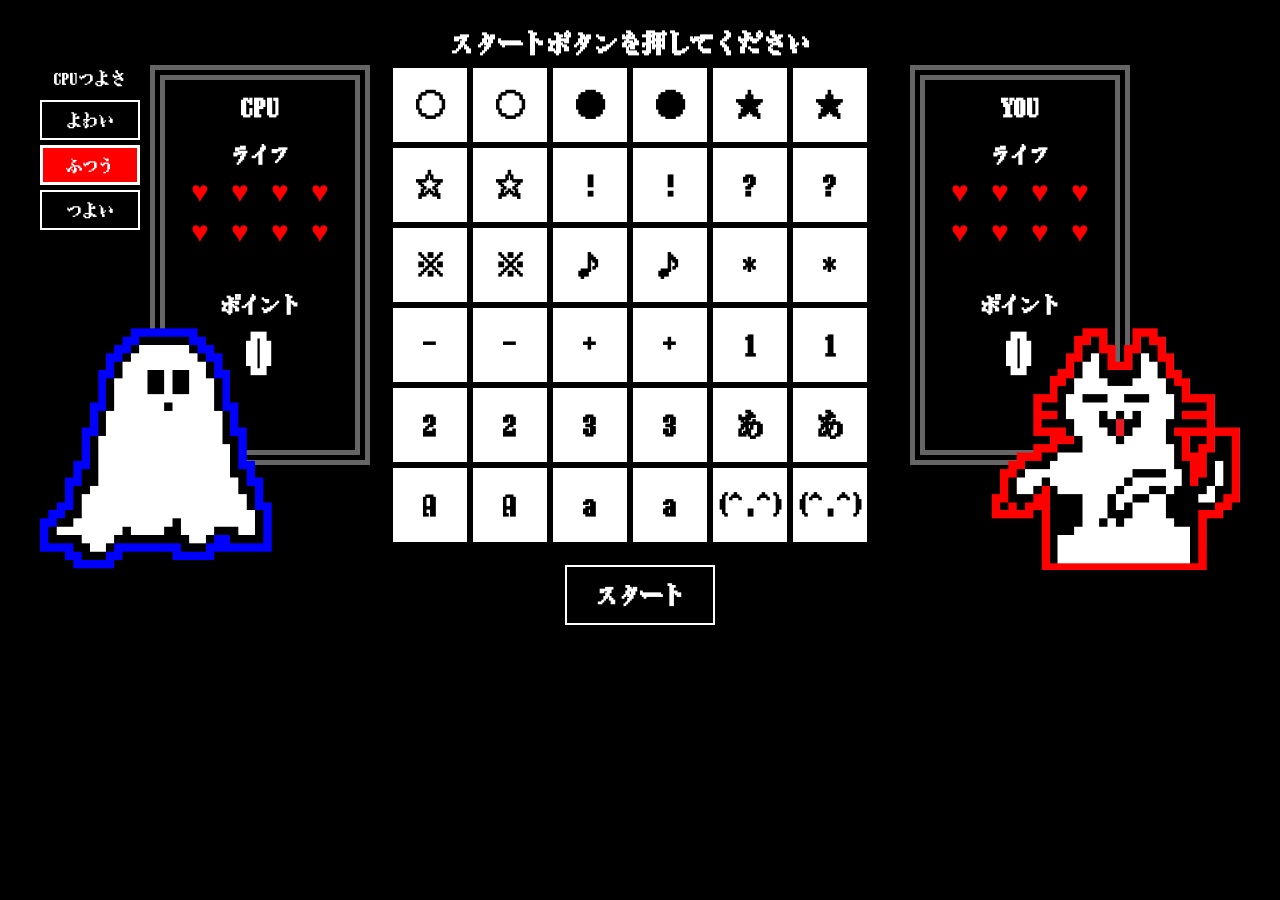
==== 03_game/index.html @ 592ff4ed "Add files via upload" ====
<!DOCTYPE html>
<html lang="ja">
    <head>
        <meta charset="UTF-8">
        <meta name="viewport" content="width=device-width, initial-scale=1.0">
        <meta name="robots" content="noindex">
        
        <title>対戦♡神経衰弱</title>
        
        <style>
        * {
            box-sizing: border-box;
        }

        @font-face {
            font-family: 'dot';
            src: url('font/KH-Dot-Dougenzaka-12.ttf');
            font-weight: 400;
        }
        
        body {
            margin: 0;
            padding: 20px 0;
            overflow-x: hidden;
            font-family: sans-serif;
            background-color: #000000;
            font-family: 'dot', sans-serif;
        }
        
        .screen {
            width: 100%;
            display: flex;
            justify-content: center;
            overflow: hidden;
        }
        
        .base {
            width: 1200px;
            min-height: 700px;
            position: relative;
            flex-shrink: 0;
            transform-origin: top center;
        }
        
        /* 全体の配置 */
        .gameArea {
        width: 1200px;
            display: flex;
            justify-content: center;
            align-items: flex-start;
            gap: 20px;
        }
        
        /* プレイヤー画面 */
        .player {
            width: 220px;
            height: 400px;
            margin-top: 45px;
            border: 10px double #666666;
            border-width: 15px;
            background-color: #000000;
            color: #ffffff;
            padding: 15px;
            text-align: center;
            transition: background-color 0.3s;
        }
        
        .player.active {
            border-color: #ffffff;
            background-color: #000000;
        }
        
        .playerName {
            font-size: 25px;
            font-weight: bold;
            margin-bottom: 25px;
        }
        
        .player.active .playerName {
            color: #ffffff;
        }
        
        /* ライフ */
        .lifeTitle {
            font-size: 20px;
            font-weight: bold;
            margin-bottom: 10px;
        }
        
        .lifeArea {
            min-height: 90px;
            display: flex;
            flex-wrap: wrap;
            justify-content: center;
            align-content: flex-start;
            gap: 5px;
            margin-bottom: 30px;
        }
        
        .heart {
            width: 35px;
            height: 35px;
            font-size: 30px;
            color: #ff0000;
        }
        
        .heart.lost {
            color: #cccccc;
        }
        
        /* ポイント */
        .pointTitle {
            font-size: 20px;
            font-weight: bold;
            margin-bottom: 10px;
        }
        
        .point {
            font-size: 55px;
            font-weight: bold;
            color: #ffffff;
        }
        
        /* 中央のゲーム画面 */
        .centerArea {
            width: 500px;
            text-align: center;
        }
        
        /* 現在のプレイヤー */
        .turnMessage {
            width: 480px;
            height: 45px;
            font-size: 24px;
            font-weight: bold;
            display: flex;
            justify-content: center;
            align-items: center;
            margin-bottom: 0px;
            color: #ffffff;
        }
        
        /* ゲームのマス */
        #gameBoard {
            width: 480px;
            height: 480px;
            display: grid;
            grid-template-columns: repeat(6, 80px);
            grid-template-rows: repeat(6, 80px);
        }
    
        .box3 {
            width: 80px;
            height: 80px;
            border: 3px solid #000000;
            display: flex;
            justify-content: center;
            align-items: center;
            font-size: 28px;
            font-weight: bold;
            cursor: pointer;
            background-color: #ffffff;
            transition: background-color 0.2s;
        }
        
        .box3.started {
            background-color: #666666;
            color: #666666;
        }
        
        .box3.selected {
            background-color: #ffffff;
            color: #000000;
        }
        
        .box3.corrected {
            background-color: #ffffff;
            color: #000000;
            cursor: default;
        }
        
        .box3.falsed {
            background-color: #ff7171;
            color: #000000;
        }
        
        /* 自分が取得したマス */
        .box3.matched.myMatched {
            background-color: #ff0000;
            color: #000000;
            cursor: default;
        }
        
        /* CPUが取得したマス */
        .box3.matched.cpuMatched {
            background-color: #0000ff;
            color: #000000;
            cursor: default;
        }
        
        /* スタートボタン */
        .startbutton {
            width: 150px;
            height: 60px;
            margin: 20px auto 0;
            border: 2px solid #ffffff;
            cursor: pointer;
            font-size: 22px;
            font-weight: bold;
            color: #ffffff;
            display: flex;
            justify-content: center;
            align-items: center;
        }
        
        .startbutton:hover {
            background-color: #ff0000;
        }
        
        /* ゲーム状況 */
        .gameMessage {
            width: 480px;
            min-height: 35px;
            margin-top: 10px;
            font-size: 18px;
            font-weight: bold;
        }
        
        /* ゲーム終了表示 */
        .resultOverlay {
            width: 480px;
            height: 480px;
            position: absolute;
            top: 55px;
            left: 360px;
            z-index: 20;
            background-color: rgba(0, 0, 0, 0.85);
            color: white;
            display: none;
            flex-direction: column;
            justify-content: center;
            align-items: center;
            text-align: center;
            font-size: 35px;
            font-weight: bold;
            border-radius: 10px;
        }
        
        .resultText {
            font-size: 25px;
            margin-top: 20px;
        }
        
        /* CPUの思考表示 */
        .cpuThinking {
            font-size: 18px;
            color: #ffffff;
            min-height: 30px;
        }

        /* キャラクター画像 */
        .chara1{
            width: 200px;
            height: 250px;
            position: absolute;
            top: 300px;
            left: 0px;
        }

        .chara2{
            width: 200px;
            height: 250px;
            position: absolute;
            top: 300px;
            left: 950px;
        }

        /* 難易度選択画面 */
        .level {
            width: 100px;
            height: 60px;
            color: #ffffff;
            position: absolute;
            top: 50px;
            left: 0px;
            text-align: center;
        }
        
        .easy, .normal, .hard {
            width: 100px;
            height: 40px;
            color: #ffffff;
            border: 2px solid #ffffff;
            position: absolute;
            left: 0px;
            display: flex;
            align-items: center;
            justify-content: center;
            cursor: pointer;
        }
        
        .easy {
            top: 80px;
        }
        
        .normal {
            top: 125px;
        }
        
        .hard {
            top: 170px;
        }
        
        /* マウスを乗せたとき */
        .easy:hover,
        .normal:hover,
        .hard:hover {
            background-color: #666666;
        }
        
        /* 選択中の難易度 */
        .easy.selected,
        .normal.selected,
        .hard.selected {
            background-color: #ff0000;
            color: #ffffff;
            border: 3px solid #ffffff;
        }
        
        </style>
    </head>
        
    <body>
        
        <div class="screen">
            <div class="base">
        
                <div class="gameArea">
        
                    <!-- 左側：CPU -->
                    <div class="player" id="cpuPanel">
        
                        <div class="playerName">CPU</div>
        
                        <div class="lifeTitle">ライフ</div>
        
                        <div class="lifeArea" id="cpuLife"></div>
        
                        <div class="pointTitle">ポイント</div>
        
                        <div class="point" id="cpuPoint">0</div>
        
                        <div class="cpuThinking" id="cpuThinking"></div>

                        <div class ="chara1"><img src="image2/ghost_b_2.png" height="100%"></div>
                        <div class ="chara2"><img src="image2/cat_r_2.png" height="100%"></div>

                        <div class ="level">CPUつよさ</div>
                        <div class ="easy" onclick="setDifficulty('easy')">よわい</div>
                        <div class ="normal" onclick="setDifficulty('normal')">ふつう</div>
                        <div class ="hard" onclick="setDifficulty('hard')">つよい</div>
                    </div>
                    
        
        
                    <!-- 中央：ゲーム画面 -->
                    <div class="centerArea">
        
                        <div class="turnMessage" id="turnMessage">
                            スタートボタンを押してください
                        </div>
    
                        <div id="gameBoard"></div>
    
                        <div class="startbutton"
                            id="startbutton"
                            onclick="startGame()">
                            スタート
                        </div>
    
                        <div class="gameMessage" id="gameMessage"></div>
    
                    </div>
    
    
                    <!-- 右側：自分 -->
                    <div class="player" id="myPanel">
    
                        <div class="playerName">YOU</div>
    
                        <div class="lifeTitle">ライフ</div>
    
                        <div class="lifeArea" id="myLife"></div>
    
                        <div class="pointTitle">ポイント</div>
    
                        <div class="point" id="myPoint">0</div>
    
                    </div>
    
                </div>
    
    
                <!-- ゲーム終了画面 -->
                <div class="resultOverlay" id="resultOverlay">
    
                    <div id="resultTitle"></div>
    
                    <div class="resultText" id="resultText"></div>
    
                </div>
    
            </div>
        </div>
    
    
    <script>
    
    // ========================================
    // ゲームの基本設定
    // ========================================
    
    // ライフ
    var maxLife = 8;
    var cpuLifeCount = 8;
    var myLifeCount = 8;
    
    // ポイント
    var cpuPoint = 0;
    var myPoint = 0;
    
    // ゲーム状態
    var gameActive = false;
    
    // 現在のプレイヤー
    // "my" = 自分
    // "cpu" = CPU
    var currentTurn = "my";
    
    // 選択されたカード
    var selectedBoxes = [];
    
    // カード比較中かどうか
    var checking = false;
    
    // 残りのカード数
    var remainingBoxes = 36;
    
    // CPUのタイマー
    var cpuTimerID;
    
    // CPUが記憶しているカード
    var cpuMemory = {};


    // CPUの難易度
    var cpuDifficulty = "normal";

    // 難易度を選択する関数
    function setDifficulty(level) {

        cpuDifficulty = level;

        // すべての選択状態を解除
        document.querySelector(".easy").classList.remove("selected");
        document.querySelector(".normal").classList.remove("selected");
        document.querySelector(".hard").classList.remove("selected");

        // 選択した難易度を赤くする
        if (level === "easy") {
            document.querySelector(".easy").classList.add("selected");
        }

        else if (level === "normal") {
            document.querySelector(".normal").classList.add("selected");
        }

        else if (level === "hard") {
            document.querySelector(".hard").classList.add("selected");
        }
    }

    // 最初は「ふつう」を選択
    setDifficulty("normal");


    // ========================================
    // 記号の設定（18組）
    // ========================================
    
    var marks = [
        "○","○",
        "●","●",
        "★","★",
        "☆","☆",
        "!","!",
        "?","?",
        "※","※",
        "♪","♪",
        "*","*",
        "-","-",
        "+","+",
        "1","1",
        "2","2",
        "3","3",
        "あ","あ",
        "A","A",
        "a","a",
        "(^.^)","(^.^)"
    ];
    
    
    // ========================================
    // カードを作成する
    // ========================================
    
    function createBoxes() {
    
        var board = document.getElementById("gameBoard");
    
        board.innerHTML = "";
    
        for (var id = 0; id < 36; id++) {
    
            var box = document.createElement("div");
    
            box.className = "box3";
            box.id = "no" + (id + 1);
    
            box.textContent = marks[id];
    
            box.onclick = function() {
                changeColor(this);
            };
    
            board.appendChild(box);
        }
    }
    
    
    // ========================================
    // カードをシャッフルする
    // ========================================
    
    function resetImg() {
    
        var box = [];
    
        for (var id = 0; id < 36; id++) {
    
            box[id] = document.getElementById(
                "no" + (id + 1)
            ).textContent;
    
        }
    
        // Fisher-Yatesシャッフル
        for (var i = box.length - 1; i > 0; i--) {
    
            var j = Math.floor(Math.random() * (i + 1));
    
            var temp = box[i];
    
            box[i] = box[j];
            box[j] = temp;
    
        }
    
        // シャッフルした記号を配置
        for (var id = 0; id < 36; id++) {
    
            document.getElementById(
                "no" + (id + 1)
            ).textContent = box[id];
    
        }
    }
    
    
    // ========================================
    // ライフを表示する
    // ========================================
    
    function displayLife() {
    
        displayOneLife(
            "cpuLife",
            cpuLifeCount
        );
    
        displayOneLife(
            "myLife",
            myLifeCount
        );
    
    }
    
    
    // ライフを個別に表示
    function displayOneLife(areaID, count) {
    
        var area = document.getElementById(areaID);
    
        area.innerHTML = "";
    
        for (var i = 0; i < maxLife; i++) {
    
            var heart = document.createElement("div");
    
            heart.className = "heart";
    
            if (i < count) {
    
                heart.textContent = "♥";
    
            } else {
    
                heart.textContent = "♡";
                heart.classList.add("lost");
    
            }
    
            area.appendChild(heart);
    
        }
    
    }
    
    
    // ========================================
    // ポイントを表示する
    // ========================================
    
    function displayPoint() {
    
        document.getElementById("cpuPoint").textContent =
            cpuPoint;
    
        document.getElementById("myPoint").textContent =
            myPoint;
    
    }
    
    
    // ========================================
    // 現在のターンを表示する
    // ========================================
    
    function displayTurn() {
    
        var message = document.getElementById("turnMessage");
    
        var cpuPanel = document.getElementById("cpuPanel");
    
        var myPanel = document.getElementById("myPanel");
    
        cpuPanel.classList.remove("active");
        myPanel.classList.remove("active");
    
        if (currentTurn === "my") {
    
            message.textContent = "あなたのターン";
    
            myPanel.classList.add("active");
    
            document.getElementById("cpuThinking").textContent = "";
    
        } else {
    
            message.textContent = "CPUのターン";
    
            cpuPanel.classList.add("active");
    
        }
    
    }
    
    
    // ========================================
    // ゲーム開始・リセット
    // ========================================
    
    function startGame() {
    
        // CPUの処理を停止
        clearTimeout(cpuTimerID);
    
        // ゲームを停止
        gameActive = false;
    
        // カードを再作成
        createBoxes();
    
        // カードをシャッフル
        resetImg();
    
        // ライフをリセット
        cpuLifeCount = maxLife;
        myLifeCount = maxLife;
    
        // ポイントをリセット
        cpuPoint = 0;
        myPoint = 0;
    
        // 選択状態をリセット
        selectedBoxes = [];
    
        checking = false;
    
        // カード数をリセット
        remainingBoxes = 36;
    
        // CPUの記憶をリセット
        cpuMemory = {};
    
        // 最初は自分のターン
        currentTurn = "my";
    
        // すべてのカードを裏向きにする
        for (var id = 0; id < 36; id++) {
    
            var box = document.getElementById(
                "no" + (id + 1)
            );
    
            box.classList.remove("selected");
            box.classList.remove("corrected");
            box.classList.remove("falsed");
            box.classList.remove("matched");
    
            box.classList.add("started");
    
        }
    
        // 表示を更新
        displayLife();
    
        displayPoint();
    
        displayTurn();
    
        // メッセージをリセット
        document.getElementById("gameMessage").textContent = "";
    
        document.getElementById("resultOverlay").style.display = "none";
    
        document.getElementById("cpuThinking").textContent = "";
    
        // ゲーム開始
        gameActive = true;
    
    }
    
    
    // ========================================
    // CPUのターン開始
    // ========================================
    
    function startCPUTurn() {
    
        if (!gameActive) {
            return;
        }
    
        if (currentTurn !== "cpu") {
            return;
        }
    
        if (checking) {
            return;
        }
    
        document.getElementById("cpuThinking").textContent =
            "...考え中...";
    
        // 少し待ってからカードを選ぶ
        cpuTimerID = setTimeout(function() {
    
            if (!gameActive) {
                return;
            }
    
            cpuSelectBoxes();
    
        }, 1000);
    
    }
    
    
    // ========================================
    // CPUがカードを選ぶ
    // ========================================
    
    function cpuSelectBoxes() {
    
        if (!gameActive || currentTurn !== "cpu") {
            return;
        }
    
        // 選択可能なカードを取得
        var availableBoxes = [];
    
        for (var id = 0; id < 36; id++) {
    
            var box = document.getElementById(
                "no" + (id + 1)
            );
    
            if (
                box.classList.contains("started") &&
                !box.classList.contains("matched")
            ) {
    
                availableBoxes.push(box);
    
            }
    
        }
    
        // 2枚選べない場合
        if (availableBoxes.length < 2) {
            return;
        }
    
        // 1枚目を選択
        var firstBox = availableBoxes[
            Math.floor(Math.random() * availableBoxes.length)
        ];
    
        // 1枚目を表示
        revealBox(firstBox);
    
        // 2枚目は少し遅らせる
        cpuTimerID = setTimeout(function() {
    
            if (!gameActive || currentTurn !== "cpu") {
                return;
            }
    
            // 2枚目の候補を取得
            var secondBoxes = [];
    
            for (var id = 0; id < 36; id++) {
    
                var box = document.getElementById(
                    "no" + (id + 1)
                );
    
                if (
                    box.classList.contains("started") &&
                    box !== firstBox
                ) {
    
                    secondBoxes.push(box);
    
                }
    
            }
    
            if (secondBoxes.length === 0) {
                return;
            }
    
            // 2枚目をランダム選択
            var secondBox = secondBoxes[
                Math.floor(Math.random() * secondBoxes.length)
            ];
    
            revealBox(secondBox);
    
            // 2枚選択したので比較
            checkPair();
    
        }, 800);
    
    }
    
    // ========================================
    // カードを表向きにする
    // ========================================
    
    function revealBox(box) {
    
        if (!box || !box.classList.contains("started")) {
            return;
        }
    
        box.classList.remove("started");
        box.classList.add("selected");
    
        // CPUの記憶にカードを登録
        rememberBox(box);
    
        selectedBoxes.push(box);
    
    }
    
    
    // ========================================
    // CPUのカード記憶
    // ========================================
    
    function rememberBox(box) {
    
        var mark = box.textContent;
    
        var id = box.id;
    
        if (!cpuMemory[mark]) {
    
            cpuMemory[mark] = [];
    
        }
    
        // 同じカードを重複登録しない
        if (!cpuMemory[mark].includes(id)) {
    
            cpuMemory[mark].push(id);
    
        }
    
    }
    
    
    // ========================================
    // CPUが記憶しているペアを探す
    // ========================================
    
    function findCPUPair() {
    
        for (var mark in cpuMemory) {
    
            var list = cpuMemory[mark];
    
            var available = [];
    
            for (var i = 0; i < list.length; i++) {
    
                var box = document.getElementById(list[i]);
    
                if (
                    box &&
                    box.classList.contains("started")
                ) {
    
                    available.push(box);
    
                }
    
            }
    
            if (available.length >= 2) {
    
                return available.slice(0, 2);
    
            }
    
        }
    
        return null;
    
    }
    
    
    // ========================================
    // CPUのカード選択を変更
    // ========================================
    
    function cpuSelectBoxes() {
    
        if (!gameActive || currentTurn !== "cpu") {
            return;
        }
    
        var availableBoxes = [];
    
        for (var id = 0; id < 36; id++) {
    
            var box = document.getElementById(
                "no" + (id + 1)
            );
    
            if (box.classList.contains("started")) {
    
                availableBoxes.push(box);
    
            }
    
        }
    
        if (availableBoxes.length < 2) {
            return;
        }
    
        // 難易度によって記憶したペアを使う確率を変更
        var memoryRate = 0;
        
        if (cpuDifficulty === "easy") {
            memoryRate = 0;
        }
        
        if (cpuDifficulty === "normal") {
            memoryRate = 0.5;
        }
        
        if (cpuDifficulty === "hard") {
            memoryRate = 1;
        }
        
        // 記憶を利用するか判定
        var rememberedPair = null;
        
        if (Math.random() < memoryRate) {
            rememberedPair = findCPUPair();
        }

        var firstBox;

        var secondBox;
    
        if (rememberedPair) {
    
            firstBox = rememberedPair[0];
    
            secondBox = rememberedPair[1];
    
        } else {
    
            // 記憶にペアがなければランダム選択
            firstBox = availableBoxes[
                Math.floor(Math.random() * availableBoxes.length)
            ];
    
            var secondBoxes = availableBoxes.filter(function(box) {
    
                return box !== firstBox;
    
            });
    
            secondBox = secondBoxes[
                Math.floor(Math.random() * secondBoxes.length)
            ];
    
        }
    
        // 1枚目を表示
        revealBox(firstBox);
    
        // 2枚目を表示
        cpuTimerID = setTimeout(function() {
    
            if (!gameActive || currentTurn !== "cpu") {
                return;
            }
    
            revealBox(secondBox);
    
            checkPair();
    
        }, 800);
    
    }
    
    
    // ========================================
    // 自分がカードをクリックしたとき
    // ========================================
    
    function changeColor(box) {
    
        if (!gameActive) {
            return;
        }
    
        // 自分のターン以外は操作できない
        if (currentTurn !== "my") {
            return;
        }
    
        if (checking) {
            return;
        }
    
        if (!box.classList.contains("started")) {
            return;
        }
    
        revealBox(box);
    
        // 2枚選択されたら比較
        if (selectedBoxes.length === 2) {
    
            checkPair();
    
        }
    
    }
    
    
    // ========================================
    // 2枚のカードを比較する
    // ========================================
    
    function checkPair() {
    
        if (selectedBoxes.length !== 2) {
            return;
        }
    
        checking = true;
    
        var box1 = selectedBoxes[0];
    
        var box2 = selectedBoxes[1];
    
        var mark1 = box1.textContent;
    
        var mark2 = box2.textContent;
    
        var player = currentTurn;
    
        if (mark1 === mark2) {
    
            // --------------------------------
            // 正解
            // --------------------------------
    
            box1.classList.remove("selected");
    box2.classList.remove("selected");
    
    box1.classList.add("matched");
    box2.classList.add("matched");
    
    // 取得したプレイヤーによって色を変更
    if (player === "my") {
    
        box1.classList.add("myMatched");
        box2.classList.add("myMatched");
    
    } else {
    
        box1.classList.add("cpuMatched");
        box2.classList.add("cpuMatched");
    
    }
    
            
    // ポイントを1加算
    if (player === "my") {
    
        myPoint++;
    
        // 自分のライフを1回復
        if (myLifeCount < maxLife) {
            myLifeCount++;
        }
    
    } else {
    
        cpuPoint++;
    
        // CPUのライフを1回復
        if (cpuLifeCount < maxLife) {
            cpuLifeCount++;
        }
    
    }
    
    // ライフ表示を更新
    displayLife();
    
    
            // 残りカード数を2減らす
            remainingBoxes -= 2;
    
            // 表示を更新
            displayPoint();
    
            document.getElementById("gameMessage").textContent =
                player === "my"
                ? "正解！もう一度挑戦できます"
                : "CPUが正解！連続で挑戦します";
    
            selectedBoxes = [];
    
            checking = false;
    
            // 全カード終了
            if (remainingBoxes === 0) {
    
                endGame();
    
                return;
    
            }
    
            // 正解したプレイヤーが続ける
            if (player === "cpu") {
    
                cpuTimerID = setTimeout(function() {
    
                    startCPUTurn();
    
                }, 1000);
    
            }
    
        } else {
    
            // --------------------------------
            // 不正解
            // --------------------------------
    
            box1.classList.remove("selected");
            box2.classList.remove("selected");
    
            box1.classList.add("falsed");
            box2.classList.add("falsed");
    
            document.getElementById("gameMessage").textContent =
                player === "my"
                ? "不正解！CPUに交代します"
                : "CPUは不正解！あなたのターンです";
    
            // 1秒後にカードを裏向きに戻す
            setTimeout(function() {
    
                if (!gameActive) {
                    return;
                }
    
                box1.classList.remove("falsed");
                box2.classList.remove("falsed");
    
                box1.classList.add("started");
                box2.classList.add("started");
    
                selectedBoxes = [];
    
                checking = false;
    
                
                // ライフを減らす
                if (player === "my") {
    
                    if (myLifeCount > 0) {
                        myLifeCount--;
                    }
    
                } else {
    
                    if (cpuLifeCount > 0) {
                        cpuLifeCount--;
                    }
    
                }
    
                displayLife();
    
    
                // ライフが0になったらゲーム終了
                if (myLifeCount <= 0 || cpuLifeCount <= 0) {
    
                    gameActive = false;
    
                    clearTimeout(cpuTimerID);
    
                    selectedBoxes = [];
    
                    checking = false;
    
                    // 勝敗判定
                    // ゲーム終了画面も表示
                    endGame();
    
                    return;
    
                }
    
    
                // ターン交代
                if (player === "my") {
    
                    currentTurn = "cpu";
    
                } else {
    
                    currentTurn = "my";
    
                }
    
                displayTurn();
    
                // CPUのターンならCPUを開始
                if (currentTurn === "cpu") {
    
                    startCPUTurn();
    
                }
    
            }, 1000);
    
        }
    
    }
    
    
    // ========================================
    // ゲーム終了
    // ========================================
    
    function endGame() {
    
        gameActive = false;
    
        checking = false;
    
        clearTimeout(cpuTimerID);
    
        selectedBoxes = [];
    
        // 全カードを表示
        for (var id = 0; id < 36; id++) {
    
            var box = document.getElementById(
                "no" + (id + 1)
            );
    
            box.classList.remove("started");
            box.classList.remove("selected");
            box.classList.remove("falsed");
    
            box.classList.add("matched");
    
        }
    
        // 勝敗判定
        var title = "";
    
        if (myPoint > cpuPoint) {
    
            title = "あなたの勝ち！";
    
        } else if (myPoint < cpuPoint) {
    
            title = "CPUの勝ち！";
    
        } else {
    
            title = "引き分け！";
    
        }
    
        // 結果を表示
        document.getElementById("resultTitle").textContent =
            title;
    
        document.getElementById("resultText").innerHTML =
            "YOU：" + myPoint + "ポイント<br>" +
            "CPU：" + cpuPoint + "ポイント";
    
        document.getElementById("resultOverlay").style.display =
            "flex";
    
        document.getElementById("turnMessage").textContent =
            "ゲーム終了";
    
        document.getElementById("gameMessage").textContent =
            "対戦終了！お疲れさまでした";
    
        document.getElementById("cpuThinking").textContent = "";
    
        document.getElementById("cpuPanel").classList.remove("active");
    
        document.getElementById("myPanel").classList.remove("active");
    
    }
    
    
    // ========================================
    // 初期表示
    // ========================================
    
    createBoxes();
    
    displayLife();
    
    displayPoint();

</script>

</body>
</html>
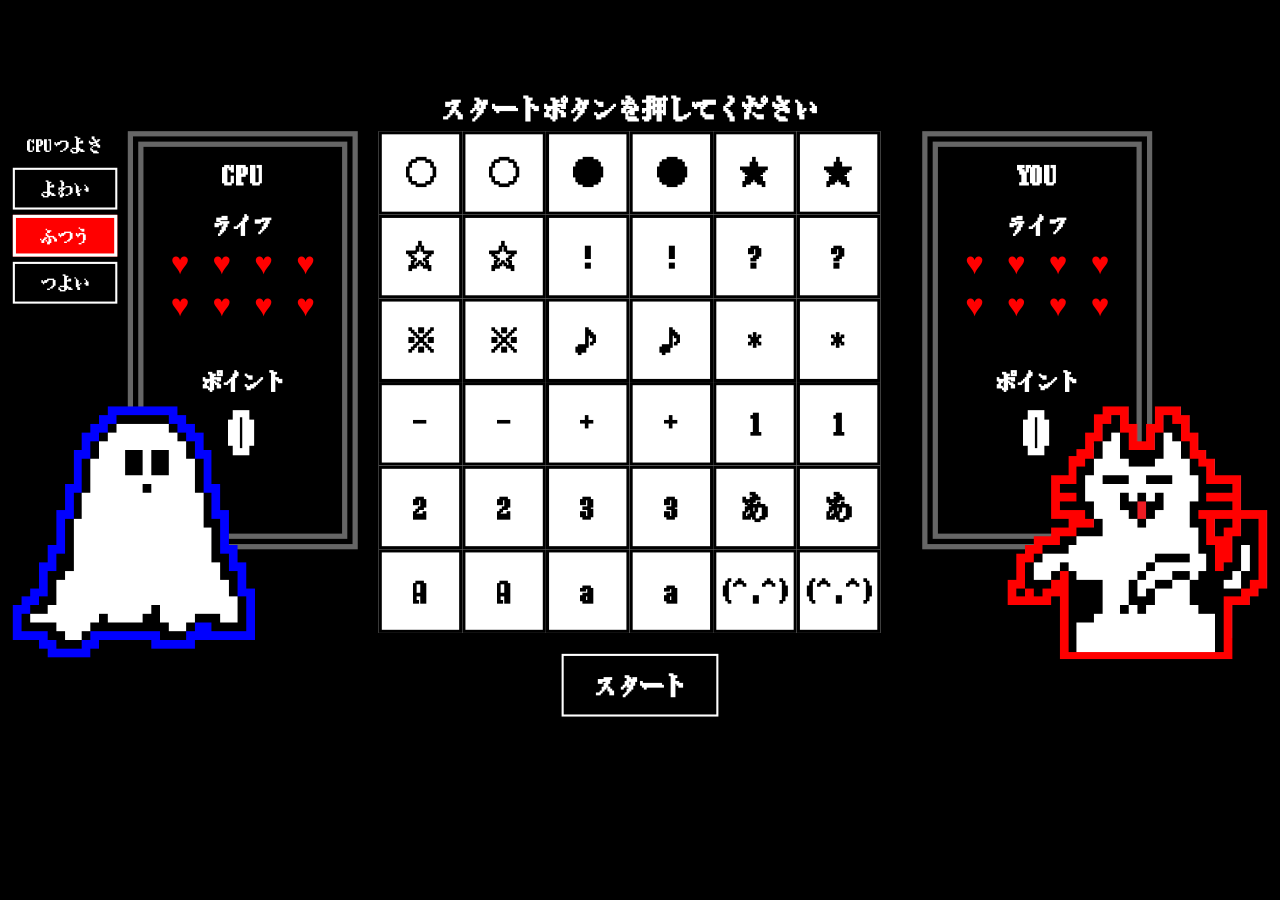
==== commit 18cf4470: "Add files via upload" ====
--- a/03_game/index.html
+++ b/03_game/index.html
@@ -2,7 +2,8 @@
 <html lang="ja">
     <head>
         <meta charset="UTF-8">
-        <meta name="viewport" content="width=device-width, initial-scale=1.0">
+        <meta name="viewport"
+        content="width=device-width, initial-scale=1.0">
         <meta name="robots" content="noindex">
         
         <title>対戦♡神経衰弱</title>
@@ -20,17 +21,19 @@
         
         body {
             margin: 0;
-            padding: 20px 0;
-            overflow-x: hidden;
-            font-family: sans-serif;
+            padding: 0;
+            overflow: hidden;
+            font-family: 'dot', sans-serif;
             background-color: #000000;
-            font-family: 'dot', sans-serif;
         }
         
         .screen {
-            width: 100%;
+            width: 100vw;
+            height: 100vh;
+            height: 100dvh;
             display: flex;
             justify-content: center;
+            align-items: center;
             overflow: hidden;
         }
         
@@ -39,7 +42,7 @@
             min-height: 700px;
             position: relative;
             flex-shrink: 0;
-            transform-origin: top center;
+            transform-origin: center center;
         }
         
         /* 全体の配置 */
@@ -326,12 +329,99 @@
             color: #ffffff;
             border: 3px solid #ffffff;
         }
-        
+
+        #rotateMessage {
+            display: none;
+        }
+
+        @media screen and (max-width: 900px)
+        and (orientation: portrait) {
+
+            #rotateMessage {
+                position: fixed;
+                inset: 0;
+                z-index: 9999;
+                background: #000000;
+                color: #ffffff;
+                display: flex;
+                justify-content: center;
+                align-items: center;
+                text-align: center;
+                font-size: 24px;
+            }
+        
+        }
+        
+        /* =================================
+           スマートフォン横画面対応
+        ================================= */
+
+        /* スマートフォン */
+        @media screen and (max-width: 900px) {
+
+            html, body {
+            width: 100%;
+            height: 100%;
+            margin: 0;
+            padding: 0;
+            overflow: hidden;
+            background-color: #000000;
+            }
+        
+            .screen {
+                width: 100vw;
+                height: 100dvh;
+                display: flex;
+                justify-content: center;
+                align-items: center;
+                overflow: hidden;
+            }
+        
+            .base {
+                width: 1200px;
+                min-height: 700px;
+                transform-origin: center center;
+                transform: scale(var(--game-scale, 1));
+            }
+        
+            .gameArea {
+                width: 1200px;
+                display: flex;
+                justify-content: center;
+                align-items: flex-start;
+                gap: 20px;
+            }
+        
+            .player {
+                flex-shrink: 0;
+            }
+        
+            .centerArea {
+                flex-shrink: 0;
+            }
+        
+            #gameBoard {
+                touch-action: manipulation;
+            }
+        
+            .box3 {
+                cursor: pointer;
+                touch-action: manipulation;
+            }
+        
+            .startbutton,
+            .easy,
+            .normal,
+            .hard {
+                touch-action: manipulation;
+            }
+        
+        }
+                
         </style>
     </head>
-        
-    <body>
-        
+            
+    <body>        
         <div class="screen">
             <div class="base">
         
@@ -414,980 +504,935 @@
         </div>
     
     
-    <script>
-    
-    // ========================================
-    // ゲームの基本設定
-    // ========================================
-    
-    // ライフ
-    var maxLife = 8;
-    var cpuLifeCount = 8;
-    var myLifeCount = 8;
-    
-    // ポイント
-    var cpuPoint = 0;
-    var myPoint = 0;
-    
-    // ゲーム状態
-    var gameActive = false;
-    
-    // 現在のプレイヤー
-    // "my" = 自分
-    // "cpu" = CPU
-    var currentTurn = "my";
-    
-    // 選択されたカード
-    var selectedBoxes = [];
-    
-    // カード比較中かどうか
-    var checking = false;
-    
-    // 残りのカード数
-    var remainingBoxes = 36;
-    
-    // CPUのタイマー
-    var cpuTimerID;
-    
-    // CPUが記憶しているカード
-    var cpuMemory = {};
-
-
-    // CPUの難易度
-    var cpuDifficulty = "normal";
-
-    // 難易度を選択する関数
-    function setDifficulty(level) {
-
-        cpuDifficulty = level;
-
-        // すべての選択状態を解除
-        document.querySelector(".easy").classList.remove("selected");
-        document.querySelector(".normal").classList.remove("selected");
-        document.querySelector(".hard").classList.remove("selected");
-
-        // 選択した難易度を赤くする
-        if (level === "easy") {
-            document.querySelector(".easy").classList.add("selected");
-        }
-
-        else if (level === "normal") {
-            document.querySelector(".normal").classList.add("selected");
-        }
-
-        else if (level === "hard") {
-            document.querySelector(".hard").classList.add("selected");
-        }
-    }
-
-    // 最初は「ふつう」を選択
-    setDifficulty("normal");
-
-
-    // ========================================
-    // 記号の設定（18組）
-    // ========================================
-    
-    var marks = [
-        "○","○",
-        "●","●",
-        "★","★",
-        "☆","☆",
-        "!","!",
-        "?","?",
-        "※","※",
-        "♪","♪",
-        "*","*",
-        "-","-",
-        "+","+",
-        "1","1",
-        "2","2",
-        "3","3",
-        "あ","あ",
-        "A","A",
-        "a","a",
-        "(^.^)","(^.^)"
-    ];
-    
-    
-    // ========================================
-    // カードを作成する
-    // ========================================
-    
-    function createBoxes() {
-    
-        var board = document.getElementById("gameBoard");
-    
-        board.innerHTML = "";
-    
-        for (var id = 0; id < 36; id++) {
-    
-            var box = document.createElement("div");
-    
-            box.className = "box3";
-            box.id = "no" + (id + 1);
-    
-            box.textContent = marks[id];
-    
-            box.onclick = function() {
-                changeColor(this);
-            };
-    
-            board.appendChild(box);
-        }
-    }
-    
-    
-    // ========================================
-    // カードをシャッフルする
-    // ========================================
-    
-    function resetImg() {
-    
-        var box = [];
-    
-        for (var id = 0; id < 36; id++) {
-    
-            box[id] = document.getElementById(
-                "no" + (id + 1)
-            ).textContent;
-    
-        }
-    
-        // Fisher-Yatesシャッフル
-        for (var i = box.length - 1; i > 0; i--) {
-    
-            var j = Math.floor(Math.random() * (i + 1));
-    
-            var temp = box[i];
-    
-            box[i] = box[j];
-            box[j] = temp;
-    
-        }
-    
-        // シャッフルした記号を配置
-        for (var id = 0; id < 36; id++) {
-    
-            document.getElementById(
-                "no" + (id + 1)
-            ).textContent = box[id];
-    
-        }
-    }
-    
-    
-    // ========================================
-    // ライフを表示する
-    // ========================================
-    
-    function displayLife() {
-    
-        displayOneLife(
-            "cpuLife",
-            cpuLifeCount
-        );
-    
-        displayOneLife(
-            "myLife",
-            myLifeCount
-        );
-    
-    }
-    
-    
-    // ライフを個別に表示
-    function displayOneLife(areaID, count) {
-    
-        var area = document.getElementById(areaID);
-    
-        area.innerHTML = "";
-    
-        for (var i = 0; i < maxLife; i++) {
-    
-            var heart = document.createElement("div");
-    
-            heart.className = "heart";
-    
-            if (i < count) {
-    
-                heart.textContent = "♥";
-    
-            } else {
-    
-                heart.textContent = "♡";
-                heart.classList.add("lost");
-    
-            }
-    
-            area.appendChild(heart);
-    
-        }
-    
-    }
-    
-    
-    // ========================================
-    // ポイントを表示する
-    // ========================================
-    
-    function displayPoint() {
-    
-        document.getElementById("cpuPoint").textContent =
-            cpuPoint;
-    
-        document.getElementById("myPoint").textContent =
-            myPoint;
-    
-    }
-    
-    
-    // ========================================
-    // 現在のターンを表示する
-    // ========================================
-    
-    function displayTurn() {
-    
-        var message = document.getElementById("turnMessage");
-    
-        var cpuPanel = document.getElementById("cpuPanel");
-    
-        var myPanel = document.getElementById("myPanel");
-    
-        cpuPanel.classList.remove("active");
-        myPanel.classList.remove("active");
-    
-        if (currentTurn === "my") {
-    
-            message.textContent = "あなたのターン";
-    
-            myPanel.classList.add("active");
-    
-            document.getElementById("cpuThinking").textContent = "";
-    
-        } else {
-    
-            message.textContent = "CPUのターン";
-    
-            cpuPanel.classList.add("active");
-    
-        }
-    
-    }
-    
-    
-    // ========================================
-    // ゲーム開始・リセット
-    // ========================================
-    
-    function startGame() {
-    
-        // CPUの処理を停止
-        clearTimeout(cpuTimerID);
-    
-        // ゲームを停止
-        gameActive = false;
-    
-        // カードを再作成
-        createBoxes();
-    
-        // カードをシャッフル
-        resetImg();
-    
-        // ライフをリセット
-        cpuLifeCount = maxLife;
-        myLifeCount = maxLife;
-    
-        // ポイントをリセット
-        cpuPoint = 0;
-        myPoint = 0;
-    
-        // 選択状態をリセット
-        selectedBoxes = [];
-    
-        checking = false;
-    
-        // カード数をリセット
-        remainingBoxes = 36;
-    
-        // CPUの記憶をリセット
-        cpuMemory = {};
-    
-        // 最初は自分のターン
-        currentTurn = "my";
-    
-        // すべてのカードを裏向きにする
-        for (var id = 0; id < 36; id++) {
-    
-            var box = document.getElementById(
-                "no" + (id + 1)
-            );
-    
-            box.classList.remove("selected");
-            box.classList.remove("corrected");
-            box.classList.remove("falsed");
-            box.classList.remove("matched");
-    
-            box.classList.add("started");
-    
-        }
-    
-        // 表示を更新
-        displayLife();
-    
-        displayPoint();
-    
-        displayTurn();
-    
-        // メッセージをリセット
-        document.getElementById("gameMessage").textContent = "";
-    
-        document.getElementById("resultOverlay").style.display = "none";
-    
-        document.getElementById("cpuThinking").textContent = "";
-    
-        // ゲーム開始
-        gameActive = true;
-    
-    }
-    
-    
-    // ========================================
-    // CPUのターン開始
-    // ========================================
-    
-    function startCPUTurn() {
-    
-        if (!gameActive) {
-            return;
-        }
-    
-        if (currentTurn !== "cpu") {
-            return;
-        }
-    
-        if (checking) {
-            return;
-        }
-    
-        document.getElementById("cpuThinking").textContent =
-            "...考え中...";
-    
-        // 少し待ってからカードを選ぶ
-        cpuTimerID = setTimeout(function() {
-    
-            if (!gameActive) {
-                return;
-            }
-    
-            cpuSelectBoxes();
-    
-        }, 1000);
-    
-    }
-    
-    
-    // ========================================
-    // CPUがカードを選ぶ
-    // ========================================
-    
-    function cpuSelectBoxes() {
-    
-        if (!gameActive || currentTurn !== "cpu") {
-            return;
-        }
-    
-        // 選択可能なカードを取得
-        var availableBoxes = [];
-    
-        for (var id = 0; id < 36; id++) {
-    
-            var box = document.getElementById(
-                "no" + (id + 1)
-            );
-    
-            if (
-                box.classList.contains("started") &&
-                !box.classList.contains("matched")
-            ) {
-    
-                availableBoxes.push(box);
-    
-            }
-    
-        }
-    
-        // 2枚選べない場合
-        if (availableBoxes.length < 2) {
-            return;
-        }
-    
-        // 1枚目を選択
-        var firstBox = availableBoxes[
-            Math.floor(Math.random() * availableBoxes.length)
-        ];
-    
-        // 1枚目を表示
-        revealBox(firstBox);
-    
-        // 2枚目は少し遅らせる
-        cpuTimerID = setTimeout(function() {
-    
-            if (!gameActive || currentTurn !== "cpu") {
-                return;
-            }
-    
-            // 2枚目の候補を取得
-            var secondBoxes = [];
-    
-            for (var id = 0; id < 36; id++) {
-    
-                var box = document.getElementById(
-                    "no" + (id + 1)
+        <script>
+        
+            // ========================================
+            // ゲームの基本設定
+            // ========================================
+            
+            // ライフ
+            var maxLife = 8;
+            var cpuLifeCount = 8;
+            var myLifeCount = 8;
+            
+            // ポイント
+            var cpuPoint = 0;
+            var myPoint = 0;
+            
+            // ゲーム状態
+            var gameActive = false;
+            
+            // 現在のプレイヤー
+            // "my" = 自分
+            // "cpu" = CPU
+            var currentTurn = "my";
+            
+            // 選択されたカード
+            var selectedBoxes = [];
+            
+            // カード比較中かどうか
+            var checking = false;
+            
+            // 残りのカード数
+            var remainingBoxes = 36;
+        
+            // CPUのタイマー
+            var cpuTimerID;
+            
+            // CPUが記憶しているカード
+            var cpuMemory = {};
+        
+        
+            // CPUの難易度
+            var cpuDifficulty = "normal";
+        
+            // 難易度を選択する関数
+            function setDifficulty(level) {
+        
+                cpuDifficulty = level;
+        
+                // すべての選択状態を解除
+                document.querySelector(".easy").classList.remove("selected");
+                document.querySelector(".normal").classList.remove("selected");
+                document.querySelector(".hard").classList.remove("selected");
+        
+                // 選択した難易度を赤くする
+                if (level === "easy") {
+                    document.querySelector(".easy").classList.add("selected");
+                }
+        
+                else if (level === "normal") {
+                    document.querySelector(".normal").classList.add("selected");
+                }
+        
+                else if (level === "hard") {
+                    document.querySelector(".hard").classList.add("selected");
+                }
+            }
+        
+            // 最初は「ふつう」を選択
+            setDifficulty("normal");
+        
+        
+            // ========================================
+            // 記号の設定（18組）
+            // ========================================
+            
+            var marks = [
+                "○","○",
+                "●","●",
+                "★","★",
+                "☆","☆",
+                "!","!",
+                "?","?",
+                "※","※",
+                "♪","♪",
+                "*","*",
+                "-","-",
+                "+","+",
+                "1","1",
+                "2","2",
+                "3","3",
+                "あ","あ",
+                "A","A",
+                "a","a",
+                "(^.^)","(^.^)"
+            ];
+            
+            
+            // ========================================
+            // カードを作成する
+            // ========================================
+            
+            function createBoxes() {
+            
+                var board = document.getElementById("gameBoard");
+            
+                board.innerHTML = "";
+            
+                for (var id = 0; id < 36; id++) {
+            
+                    var box = document.createElement("div");
+            
+                    box.className = "box3";
+                    box.id = "no" + (id + 1);
+            
+                    box.textContent = marks[id];
+            
+                    box.onclick = function() {
+                        changeColor(this);
+                    };
+            
+                    board.appendChild(box);
+                }
+            }
+            
+            
+            // ========================================
+            // カードをシャッフルする
+            // ========================================
+            
+            function resetImg() {
+            
+                var box = [];
+            
+                for (var id = 0; id < 36; id++) {
+            
+                    box[id] = document.getElementById(
+                        "no" + (id + 1)
+                    ).textContent;
+            
+                }
+            
+                // Fisher-Yatesシャッフル
+                for (var i = box.length - 1; i > 0; i--) {
+            
+                    var j = Math.floor(Math.random() * (i + 1));
+            
+                    var temp = box[i];
+            
+                    box[i] = box[j];
+                    box[j] = temp;
+            
+                }
+            
+                // シャッフルした記号を配置
+                for (var id = 0; id < 36; id++) {
+            
+                    document.getElementById(
+                        "no" + (id + 1)
+                    ).textContent = box[id];
+            
+                }
+            }
+            
+            
+            // ========================================
+            // ライフを表示する
+            // ========================================
+            
+            function displayLife() {
+            
+                displayOneLife(
+                    "cpuLife",
+                    cpuLifeCount
                 );
-    
-                if (
-                    box.classList.contains("started") &&
-                    box !== firstBox
-                ) {
-    
-                    secondBoxes.push(box);
-    
-                }
-    
-            }
-    
-            if (secondBoxes.length === 0) {
-                return;
-            }
-    
-            // 2枚目をランダム選択
-            var secondBox = secondBoxes[
-                Math.floor(Math.random() * secondBoxes.length)
-            ];
-    
-            revealBox(secondBox);
-    
-            // 2枚選択したので比較
-            checkPair();
-    
-        }, 800);
-    
-    }
-    
-    // ========================================
-    // カードを表向きにする
-    // ========================================
-    
-    function revealBox(box) {
-    
-        if (!box || !box.classList.contains("started")) {
-            return;
-        }
-    
-        box.classList.remove("started");
-        box.classList.add("selected");
-    
-        // CPUの記憶にカードを登録
-        rememberBox(box);
-    
-        selectedBoxes.push(box);
-    
-    }
-    
-    
-    // ========================================
-    // CPUのカード記憶
-    // ========================================
-    
-    function rememberBox(box) {
-    
-        var mark = box.textContent;
-    
-        var id = box.id;
-    
-        if (!cpuMemory[mark]) {
-    
-            cpuMemory[mark] = [];
-    
-        }
-    
-        // 同じカードを重複登録しない
-        if (!cpuMemory[mark].includes(id)) {
-    
-            cpuMemory[mark].push(id);
-    
-        }
-    
-    }
-    
-    
-    // ========================================
-    // CPUが記憶しているペアを探す
-    // ========================================
-    
-    function findCPUPair() {
-    
-        for (var mark in cpuMemory) {
-    
-            var list = cpuMemory[mark];
-    
-            var available = [];
-    
-            for (var i = 0; i < list.length; i++) {
-    
-                var box = document.getElementById(list[i]);
-    
-                if (
-                    box &&
-                    box.classList.contains("started")
-                ) {
-    
-                    available.push(box);
-    
-                }
-    
-            }
-    
-            if (available.length >= 2) {
-    
-                return available.slice(0, 2);
-    
-            }
-    
-        }
-    
-        return null;
-    
-    }
-    
-    
-    // ========================================
-    // CPUのカード選択を変更
-    // ========================================
-    
-    function cpuSelectBoxes() {
-    
-        if (!gameActive || currentTurn !== "cpu") {
-            return;
-        }
-    
-        var availableBoxes = [];
-    
-        for (var id = 0; id < 36; id++) {
-    
-            var box = document.getElementById(
-                "no" + (id + 1)
-            );
-    
-            if (box.classList.contains("started")) {
-    
-                availableBoxes.push(box);
-    
-            }
-    
-        }
-    
-        if (availableBoxes.length < 2) {
-            return;
-        }
-    
-        // 難易度によって記憶したペアを使う確率を変更
-        var memoryRate = 0;
-        
-        if (cpuDifficulty === "easy") {
-            memoryRate = 0;
-        }
-        
-        if (cpuDifficulty === "normal") {
-            memoryRate = 0.5;
-        }
-        
-        if (cpuDifficulty === "hard") {
-            memoryRate = 1;
-        }
-        
-        // 記憶を利用するか判定
-        var rememberedPair = null;
-        
-        if (Math.random() < memoryRate) {
-            rememberedPair = findCPUPair();
-        }
-
-        var firstBox;
-
-        var secondBox;
-    
-        if (rememberedPair) {
-    
-            firstBox = rememberedPair[0];
-    
-            secondBox = rememberedPair[1];
-    
-        } else {
-    
-            // 記憶にペアがなければランダム選択
-            firstBox = availableBoxes[
-                Math.floor(Math.random() * availableBoxes.length)
-            ];
-    
-            var secondBoxes = availableBoxes.filter(function(box) {
-    
-                return box !== firstBox;
-    
-            });
-    
-            secondBox = secondBoxes[
-                Math.floor(Math.random() * secondBoxes.length)
-            ];
-    
-        }
-    
-        // 1枚目を表示
-        revealBox(firstBox);
-    
-        // 2枚目を表示
-        cpuTimerID = setTimeout(function() {
-    
-            if (!gameActive || currentTurn !== "cpu") {
-                return;
-            }
-    
-            revealBox(secondBox);
-    
-            checkPair();
-    
-        }, 800);
-    
-    }
-    
-    
-    // ========================================
-    // 自分がカードをクリックしたとき
-    // ========================================
-    
-    function changeColor(box) {
-    
-        if (!gameActive) {
-            return;
-        }
-    
-        // 自分のターン以外は操作できない
-        if (currentTurn !== "my") {
-            return;
-        }
-    
-        if (checking) {
-            return;
-        }
-    
-        if (!box.classList.contains("started")) {
-            return;
-        }
-    
-        revealBox(box);
-    
-        // 2枚選択されたら比較
-        if (selectedBoxes.length === 2) {
-    
-            checkPair();
-    
-        }
-    
-    }
-    
-    
-    // ========================================
-    // 2枚のカードを比較する
-    // ========================================
-    
-    function checkPair() {
-    
-        if (selectedBoxes.length !== 2) {
-            return;
-        }
-    
-        checking = true;
-    
-        var box1 = selectedBoxes[0];
-    
-        var box2 = selectedBoxes[1];
-    
-        var mark1 = box1.textContent;
-    
-        var mark2 = box2.textContent;
-    
-        var player = currentTurn;
-    
-        if (mark1 === mark2) {
-    
-            // --------------------------------
-            // 正解
-            // --------------------------------
-    
-            box1.classList.remove("selected");
-    box2.classList.remove("selected");
-    
-    box1.classList.add("matched");
-    box2.classList.add("matched");
-    
-    // 取得したプレイヤーによって色を変更
-    if (player === "my") {
-    
-        box1.classList.add("myMatched");
-        box2.classList.add("myMatched");
-    
-    } else {
-    
-        box1.classList.add("cpuMatched");
-        box2.classList.add("cpuMatched");
-    
-    }
-    
-            
-    // ポイントを1加算
-    if (player === "my") {
-    
-        myPoint++;
-    
-        // 自分のライフを1回復
-        if (myLifeCount < maxLife) {
-            myLifeCount++;
-        }
-    
-    } else {
-    
-        cpuPoint++;
-    
-        // CPUのライフを1回復
-        if (cpuLifeCount < maxLife) {
-            cpuLifeCount++;
-        }
-    
-    }
-    
-    // ライフ表示を更新
-    displayLife();
-    
-    
-            // 残りカード数を2減らす
-            remainingBoxes -= 2;
-    
-            // 表示を更新
-            displayPoint();
-    
-            document.getElementById("gameMessage").textContent =
-                player === "my"
-                ? "正解！もう一度挑戦できます"
-                : "CPUが正解！連続で挑戦します";
-    
-            selectedBoxes = [];
-    
-            checking = false;
-    
-            // 全カード終了
-            if (remainingBoxes === 0) {
-    
-                endGame();
-    
-                return;
-    
-            }
-    
-            // 正解したプレイヤーが続ける
-            if (player === "cpu") {
-    
-                cpuTimerID = setTimeout(function() {
-    
-                    startCPUTurn();
-    
-                }, 1000);
-    
-            }
-    
-        } else {
-    
-            // --------------------------------
-            // 不正解
-            // --------------------------------
-    
-            box1.classList.remove("selected");
-            box2.classList.remove("selected");
-    
-            box1.classList.add("falsed");
-            box2.classList.add("falsed");
-    
-            document.getElementById("gameMessage").textContent =
-                player === "my"
-                ? "不正解！CPUに交代します"
-                : "CPUは不正解！あなたのターンです";
-    
-            // 1秒後にカードを裏向きに戻す
-            setTimeout(function() {
-    
+            
+                displayOneLife(
+                    "myLife",
+                    myLifeCount
+                );
+            
+            }
+            
+            
+            // ライフを個別に表示
+            function displayOneLife(areaID, count) {
+            
+                var area = document.getElementById(areaID);
+            
+                area.innerHTML = "";
+            
+                for (var i = 0; i < maxLife; i++) {
+            
+                    var heart = document.createElement("div");
+            
+                    heart.className = "heart";
+            
+                    if (i < count) {
+            
+                        heart.textContent = "♥";
+            
+                    } else {
+            
+                        heart.textContent = "♡";
+                        heart.classList.add("lost");
+            
+                    }
+            
+                    area.appendChild(heart);
+            
+                }
+            
+            }
+            
+            
+            // ========================================
+            // ポイントを表示する
+            // ========================================
+            
+            function displayPoint() {
+            
+                document.getElementById("cpuPoint").textContent =
+                    cpuPoint;
+            
+                document.getElementById("myPoint").textContent =
+                    myPoint;
+            
+            }
+            
+            
+            // ========================================
+            // 現在のターンを表示する
+            // ========================================
+            
+            function displayTurn() {
+            
+                var message = document.getElementById("turnMessage");
+            
+                var cpuPanel = document.getElementById("cpuPanel");
+            
+                var myPanel = document.getElementById("myPanel");
+            
+                cpuPanel.classList.remove("active");
+                myPanel.classList.remove("active");
+            
+                if (currentTurn === "my") {
+            
+                    message.textContent = "あなたのターン";
+            
+                    myPanel.classList.add("active");
+            
+                    document.getElementById("cpuThinking").textContent = "";
+            
+                } else {
+            
+                    message.textContent = "CPUのターン";
+            
+                    cpuPanel.classList.add("active");
+            
+                }
+            
+            }
+            
+            
+            // ========================================
+            // ゲーム開始・リセット
+            // ========================================
+            
+            function startGame() {
+            
+                // CPUの処理を停止
+                clearTimeout(cpuTimerID);
+            
+                // ゲームを停止
+                gameActive = false;
+            
+                // カードを再作成
+                createBoxes();
+            
+                // カードをシャッフル
+                resetImg();
+            
+                // ライフをリセット
+                cpuLifeCount = maxLife;
+                myLifeCount = maxLife;
+            
+                // ポイントをリセット
+                cpuPoint = 0;
+                myPoint = 0;
+            
+                // 選択状態をリセット
+                selectedBoxes = [];
+            
+                checking = false;
+            
+                // カード数をリセット
+                remainingBoxes = 36;
+            
+                // CPUの記憶をリセット
+                cpuMemory = {};
+            
+                // 最初は自分のターン
+                currentTurn = "my";
+            
+                // すべてのカードを裏向きにする
+                for (var id = 0; id < 36; id++) {
+            
+                    var box = document.getElementById(
+                        "no" + (id + 1)
+                    );
+            
+                    box.classList.remove("selected");
+                    box.classList.remove("corrected");
+                    box.classList.remove("falsed");
+                    box.classList.remove("matched");
+            
+                    box.classList.add("started");
+            
+                }
+            
+                // 表示を更新
+                displayLife();
+            
+                displayPoint();
+            
+                displayTurn();
+            
+                // メッセージをリセット
+                document.getElementById("gameMessage").textContent = "";
+            
+                document.getElementById("resultOverlay").style.display = "none";
+            
+                document.getElementById("cpuThinking").textContent = "";
+            
+                // ゲーム開始
+                gameActive = true;
+            
+            }
+            
+            
+            // ========================================
+            // CPUのターン開始
+            // ========================================
+            
+            function startCPUTurn() {
+            
                 if (!gameActive) {
                     return;
                 }
-    
-                box1.classList.remove("falsed");
-                box2.classList.remove("falsed");
-    
-                box1.classList.add("started");
-                box2.classList.add("started");
-    
+            
+                if (currentTurn !== "cpu") {
+                    return;
+                }
+            
+                if (checking) {
+                    return;
+                }
+            
+                document.getElementById("cpuThinking").textContent =
+                    "...考え中...";
+            
+                // 少し待ってからカードを選ぶ
+                cpuTimerID = setTimeout(function() {
+            
+                    if (!gameActive) {
+                        return;
+                    }
+            
+                    cpuSelectBoxes();
+            
+                }, 1000);
+            
+            }
+            
+            
+            
+            
+            // ========================================
+            // カードを表向きにする
+            // ========================================
+            
+            function revealBox(box) {
+            
+                if (!box || !box.classList.contains("started")) {
+                    return;
+                }
+            
+                box.classList.remove("started");
+                box.classList.add("selected");
+            
+                // CPUの記憶にカードを登録
+                rememberBox(box);
+            
+                selectedBoxes.push(box);
+            
+            }
+            
+            
+            // ========================================
+            // CPUのカード記憶
+            // ========================================
+            
+            function rememberBox(box) {
+            
+                var mark = box.textContent;
+            
+                var id = box.id;
+            
+                if (!cpuMemory[mark]) {
+            
+                    cpuMemory[mark] = [];
+            
+                }
+            
+                // 同じカードを重複登録しない
+                if (!cpuMemory[mark].includes(id)) {
+            
+                    cpuMemory[mark].push(id);
+            
+                }
+            
+            }
+            
+            
+            // ========================================
+            // CPUが記憶しているペアを探す
+            // ========================================
+            
+            function findCPUPair() {
+            
+                for (var mark in cpuMemory) {
+            
+                    var list = cpuMemory[mark];
+            
+                    var available = [];
+            
+                    for (var i = 0; i < list.length; i++) {
+            
+                        var box = document.getElementById(list[i]);
+            
+                        if (
+                            box &&
+                            box.classList.contains("started")
+                        ) {
+            
+                            available.push(box);
+            
+                        }
+            
+                    }
+            
+                    if (available.length >= 2) {
+            
+                        return available.slice(0, 2);
+            
+                    }
+            
+                }
+            
+                return null;
+            
+            }
+            
+            
+            // ========================================
+            // CPUのカード選択を変更
+            // ========================================
+            
+            function cpuSelectBoxes() {
+            
+                if (!gameActive || currentTurn !== "cpu") {
+                    return;
+                }
+            
+                var availableBoxes = [];
+            
+                for (var id = 0; id < 36; id++) {
+            
+                    var box = document.getElementById(
+                        "no" + (id + 1)
+                    );
+            
+                    if (box.classList.contains("started")) {
+            
+                        availableBoxes.push(box);
+            
+                    }
+            
+                }
+            
+                if (availableBoxes.length < 2) {
+                    return;
+                }
+            
+                // 難易度によって記憶したペアを使う確率を変更
+                var memoryRate = 0;
+                
+                if (cpuDifficulty === "easy") {
+                    memoryRate = 0;
+                }
+                
+                if (cpuDifficulty === "normal") {
+                    memoryRate = 0.5;
+                }
+                
+                if (cpuDifficulty === "hard") {
+                    memoryRate = 1;
+                }
+                
+                // 記憶を利用するか判定
+                var rememberedPair = null;
+                
+                if (Math.random() < memoryRate) {
+                    rememberedPair = findCPUPair();
+                }
+        
+                var firstBox;
+        
+                var secondBox;
+            
+                if (rememberedPair) {
+            
+                    firstBox = rememberedPair[0];
+            
+                    secondBox = rememberedPair[1];
+            
+                } else {
+            
+                    // 記憶にペアがなければランダム選択
+                    firstBox = availableBoxes[
+                        Math.floor(Math.random() * availableBoxes.length)
+                    ];
+            
+                    var secondBoxes = availableBoxes.filter(function(box) {
+            
+                        return box !== firstBox;
+            
+                    });
+            
+                    secondBox = secondBoxes[
+                        Math.floor(Math.random() * secondBoxes.length)
+                    ];
+            
+                }
+            
+                // 1枚目を表示
+                revealBox(firstBox);
+            
+                // 2枚目を表示
+                cpuTimerID = setTimeout(function() {
+            
+                    if (!gameActive || currentTurn !== "cpu") {
+                        return;
+                    }
+            
+                    revealBox(secondBox);
+            
+                    checkPair();
+            
+                }, 800);
+            
+            }
+            
+            
+            // ========================================
+            // 自分がカードをクリックしたとき
+            // ========================================
+            
+            function changeColor(box) {
+            
+                if (!gameActive) {
+                    return;
+                }
+            
+                // 自分のターン以外は操作できない
+                if (currentTurn !== "my") {
+                    return;
+                }
+            
+                if (checking) {
+                    return;
+                }
+            
+                if (!box.classList.contains("started")) {
+                    return;
+                }
+            
+                revealBox(box);
+            
+                // 2枚選択されたら比較
+                if (selectedBoxes.length === 2) {
+            
+                    checkPair();
+            
+                }
+            
+            }
+            
+            
+            // ========================================
+            // 2枚のカードを比較する
+            // ========================================
+            
+            function checkPair() {
+            
+                if (selectedBoxes.length !== 2) {
+                    return;
+                }
+            
+                checking = true;
+            
+                var box1 = selectedBoxes[0];
+            
+                var box2 = selectedBoxes[1];
+            
+                var mark1 = box1.textContent;
+            
+                var mark2 = box2.textContent;
+            
+                var player = currentTurn;
+            
+                if (mark1 === mark2) {
+            
+                    // --------------------------------
+                    // 正解
+                    // --------------------------------
+            
+                    box1.classList.remove("selected");
+            box2.classList.remove("selected");
+            
+            box1.classList.add("matched");
+            box2.classList.add("matched");
+            
+            // 取得したプレイヤーによって色を変更
+            if (player === "my") {
+            
+                box1.classList.add("myMatched");
+                box2.classList.add("myMatched");
+            
+            } else {
+            
+                box1.classList.add("cpuMatched");
+                box2.classList.add("cpuMatched");
+            
+            }
+            
+                    
+            // ポイントを1加算
+            if (player === "my") {
+            
+                myPoint++;
+            
+                // 自分のライフを1回復
+                if (myLifeCount < maxLife) {
+                    myLifeCount++;
+                }
+            
+            } else {
+            
+                cpuPoint++;
+            
+                // CPUのライフを1回復
+                if (cpuLifeCount < maxLife) {
+                    cpuLifeCount++;
+                }
+            
+            }
+            
+            // ライフ表示を更新
+            displayLife();
+            
+            
+                    // 残りカード数を2減らす
+                    remainingBoxes -= 2;
+            
+                    // 表示を更新
+                    displayPoint();
+            
+                    document.getElementById("gameMessage").textContent =
+                        player === "my"
+                        ? "正解！もう一度挑戦できます"
+                        : "CPUが正解！連続で挑戦します";
+            
+                    selectedBoxes = [];
+            
+                    checking = false;
+            
+                    // 全カード終了
+                    if (remainingBoxes === 0) {
+            
+                        endGame();
+            
+                        return;
+            
+                    }
+            
+                    // 正解したプレイヤーが続ける
+                    if (player === "cpu") {
+            
+                        cpuTimerID = setTimeout(function() {
+            
+                            startCPUTurn();
+            
+                        }, 1000);
+            
+                    }
+            
+                } else {
+            
+                    // --------------------------------
+                    // 不正解
+                    // --------------------------------
+            
+                    box1.classList.remove("selected");
+                    box2.classList.remove("selected");
+            
+                    box1.classList.add("falsed");
+                    box2.classList.add("falsed");
+            
+                    document.getElementById("gameMessage").textContent =
+                        player === "my"
+                        ? "不正解！CPUに交代します"
+                        : "CPUは不正解！あなたのターンです";
+            
+                    // 1秒後にカードを裏向きに戻す
+                    setTimeout(function() {
+            
+                        if (!gameActive) {
+                            return;
+                        }
+            
+                        box1.classList.remove("falsed");
+                        box2.classList.remove("falsed");
+            
+                        box1.classList.add("started");
+                        box2.classList.add("started");
+            
+                        selectedBoxes = [];
+            
+                        checking = false;
+            
+                        
+                        // ライフを減らす
+                        if (player === "my") {
+            
+                            if (myLifeCount > 0) {
+                                myLifeCount--;
+                            }
+            
+                        } else {
+            
+                            if (cpuLifeCount > 0) {
+                                cpuLifeCount--;
+                            }
+            
+                        }
+            
+                        displayLife();
+            
+            
+                        // ライフが0になったらゲーム終了
+                        if (myLifeCount <= 0 || cpuLifeCount <= 0) {
+            
+                            gameActive = false;
+            
+                            clearTimeout(cpuTimerID);
+            
+                            selectedBoxes = [];
+            
+                            checking = false;
+            
+                            // 勝敗判定
+                            // ゲーム終了画面も表示
+                            endGame();
+            
+                            return;
+            
+                        }
+            
+            
+                        // ターン交代
+                        if (player === "my") {
+            
+                            currentTurn = "cpu";
+            
+                        } else {
+            
+                            currentTurn = "my";
+            
+                        }
+            
+                        displayTurn();
+            
+                        // CPUのターンならCPUを開始
+                        if (currentTurn === "cpu") {
+            
+                            startCPUTurn();
+            
+                        }
+            
+                    }, 1000);
+            
+                }
+            
+            }
+            
+            
+            // ========================================
+            // ゲーム終了
+            // ========================================
+            
+            function endGame() {
+            
+                gameActive = false;
+            
+                checking = false;
+            
+                clearTimeout(cpuTimerID);
+            
                 selectedBoxes = [];
-    
-                checking = false;
-    
-                
-                // ライフを減らす
-                if (player === "my") {
-    
-                    if (myLifeCount > 0) {
-                        myLifeCount--;
-                    }
-    
+            
+                // 全カードを表示
+                for (var id = 0; id < 36; id++) {
+            
+                    var box = document.getElementById(
+                        "no" + (id + 1)
+                    );
+            
+                    box.classList.remove("started");
+                    box.classList.remove("selected");
+                    box.classList.remove("falsed");
+            
+                    box.classList.add("matched");
+            
+                }
+            
+                // 勝敗判定
+                var title = "";
+            
+                if (myPoint > cpuPoint) {
+            
+                    title = "あなたの勝ち！";
+            
+                } else if (myPoint < cpuPoint) {
+            
+                    title = "CPUの勝ち！";
+            
                 } else {
-    
-                    if (cpuLifeCount > 0) {
-                        cpuLifeCount--;
-                    }
-    
-                }
-    
-                displayLife();
-    
-    
-                // ライフが0になったらゲーム終了
-                if (myLifeCount <= 0 || cpuLifeCount <= 0) {
-    
-                    gameActive = false;
-    
-                    clearTimeout(cpuTimerID);
-    
-                    selectedBoxes = [];
-    
-                    checking = false;
-    
-                    // 勝敗判定
-                    // ゲーム終了画面も表示
-                    endGame();
-    
-                    return;
-    
-                }
-    
-    
-                // ターン交代
-                if (player === "my") {
-    
-                    currentTurn = "cpu";
-    
-                } else {
-    
-                    currentTurn = "my";
-    
-                }
-    
-                displayTurn();
-    
-                // CPUのターンならCPUを開始
-                if (currentTurn === "cpu") {
-    
-                    startCPUTurn();
-    
-                }
-    
-            }, 1000);
-    
-        }
-    
-    }
-    
-    
-    // ========================================
-    // ゲーム終了
-    // ========================================
-    
-    function endGame() {
-    
-        gameActive = false;
-    
-        checking = false;
-    
-        clearTimeout(cpuTimerID);
-    
-        selectedBoxes = [];
-    
-        // 全カードを表示
-        for (var id = 0; id < 36; id++) {
-    
-            var box = document.getElementById(
-                "no" + (id + 1)
-            );
-    
-            box.classList.remove("started");
-            box.classList.remove("selected");
-            box.classList.remove("falsed");
-    
-            box.classList.add("matched");
-    
-        }
-    
-        // 勝敗判定
-        var title = "";
-    
-        if (myPoint > cpuPoint) {
-    
-            title = "あなたの勝ち！";
-    
-        } else if (myPoint < cpuPoint) {
-    
-            title = "CPUの勝ち！";
-    
-        } else {
-    
-            title = "引き分け！";
-    
-        }
-    
-        // 結果を表示
-        document.getElementById("resultTitle").textContent =
-            title;
-    
-        document.getElementById("resultText").innerHTML =
-            "YOU：" + myPoint + "ポイント<br>" +
-            "CPU：" + cpuPoint + "ポイント";
-    
-        document.getElementById("resultOverlay").style.display =
-            "flex";
-    
-        document.getElementById("turnMessage").textContent =
-            "ゲーム終了";
-    
-        document.getElementById("gameMessage").textContent =
-            "対戦終了！お疲れさまでした";
-    
-        document.getElementById("cpuThinking").textContent = "";
-    
-        document.getElementById("cpuPanel").classList.remove("active");
-    
-        document.getElementById("myPanel").classList.remove("active");
-    
-    }
-    
-    
-    // ========================================
-    // 初期表示
-    // ========================================
-    
-    createBoxes();
-    
-    displayLife();
-    
-    displayPoint();
+            
+                    title = "引き分け！";
+            
+                }
+            
+                // 結果を表示
+                document.getElementById("resultTitle").textContent =
+                    title;
+            
+                document.getElementById("resultText").innerHTML =
+                    "YOU：" + myPoint + "ポイント<br>" +
+                    "CPU：" + cpuPoint + "ポイント";
+            
+                document.getElementById("resultOverlay").style.display =
+                    "flex";
+            
+                document.getElementById("turnMessage").textContent =
+                    "ゲーム終了";
+            
+                document.getElementById("gameMessage").textContent =
+                    "対戦終了！お疲れさまでした";
+            
+                document.getElementById("cpuThinking").textContent = "";
+            
+                document.getElementById("cpuPanel").classList.remove("active");
+            
+                document.getElementById("myPanel").classList.remove("active");
+            
+            }
+            
+            
+            // ========================================
+            // 初期表示
+            // ========================================
+            
+            createBoxes();
+            
+            displayLife();
+            
+            displayPoint();
+        
+        </script>
+        
+        <script>
+            function resizeGame() {
+        
+                var base = document.querySelector(".base");
+        
+                var scaleX = window.innerWidth / 1200;
+                var scaleY = window.innerHeight / 700;
+        
+                // 画面全体に収まる倍率を計算
+                var scale = Math.min(scaleX, scaleY);
+        
+                // 少し余白を確保
+                scale = scale * 0.98;
 
-</script>
+                base.style.transform = "scale(" + scale + ")";
+            }
 
-</body>
+            // 初期表示
+            window.addEventListener("load", resizeGame);
+        
+            // 画面サイズ変更時
+            window.addEventListener("resize", resizeGame);
+        
+            // 画面回転時
+            window.addEventListener("orientationchange", function() {
+            setTimeout(resizeGame, 200);
+            });
+        
+        </script>
+        <div id="rotateMessage">
+            <div>
+                <p>📱</p>
+                <p>スマートフォンを横向きにしてください</p>
+            </div>
+        </div>
+    </body>
 </html>
+        
+        
+        
+        
+        
+        
